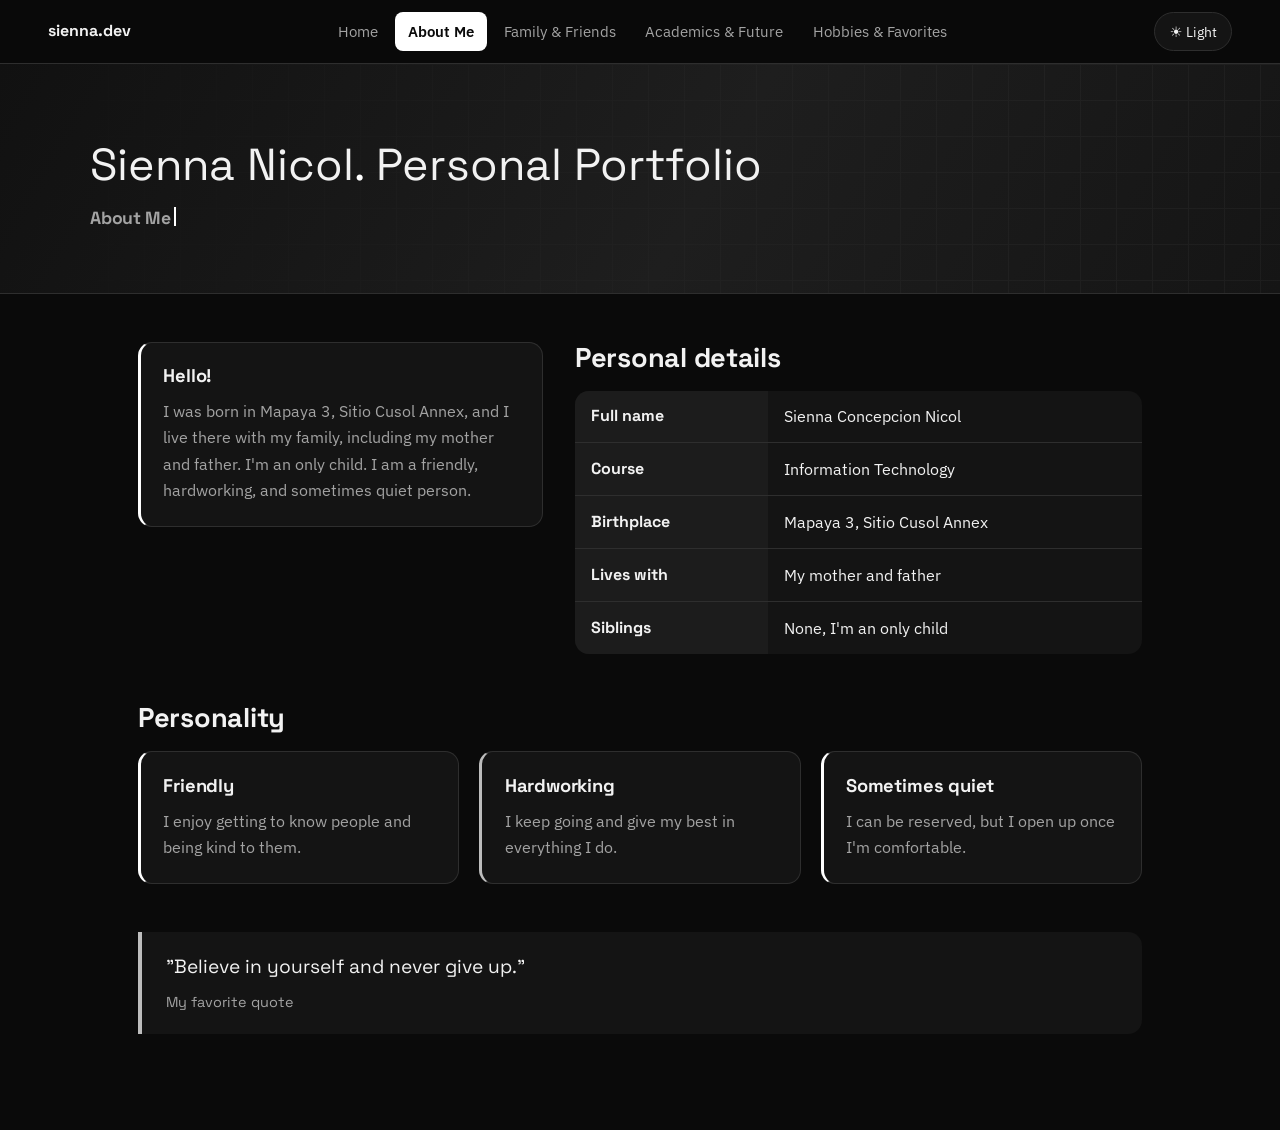
==== about.html @ 5f8a5b2f "Add files via upload" ====
<!DOCTYPE html>
<html lang="en">
<head>
<meta charset="UTF-8">
<meta name="viewport" content="width=device-width, initial-scale=1">
<title>About Me | Sienna Nicol Portfolio</title>
<link rel="preconnect" href="https://fonts.googleapis.com">
<link rel="preconnect" href="https://fonts.gstatic.com" crossorigin>
<link href="https://fonts.googleapis.com/css2?family=IBM+Plex+Sans:wght@400;600&family=Space+Grotesk:wght@500;700&display=swap" rel="stylesheet">
<link rel="stylesheet" href="styles.css">
<script>document.documentElement.classList.add("js");try{var t=localStorage.getItem("theme");if(t)document.documentElement.setAttribute("data-theme",t)}catch(e){}</script>
<script src="script.js" defer></script>
</head>
<body>
<nav class="nav" aria-label="Main navigation">
  <a class="brand" href="index.html">sienna.dev</a>
  <ul>
    <li><a href="index.html">Home</a></li>
    <li><a href="about.html" class="active" aria-current="page">About Me</a></li>
    <li><a href="family.html">Family &amp; Friends</a></li>
    <li><a href="academics.html">Academics &amp; Future</a></li>
    <li><a href="hobbies.html">Hobbies &amp; Favorites</a></li>
  </ul>
</nav>
<header class="banner">
  <div class="banner-inner">
    <p class="site-title">Sienna Nicol<span>.</span> Personal Portfolio</p>
    <h1 class="page-title">About Me</h1>
  </div>
</header>
<main>
<section class="split">
  <div class="card feature">
    <h3>Hello!</h3>
    <p>I was born in Mapaya 3, Sitio Cusol Annex, and I live there with my family, including my mother and father. I'm an only child. I am a friendly, hardworking, and sometimes quiet person.</p>
  </div>
  <div>
    <h2>Personal details</h2>
    <div class="table-wrap"><table><tbody>
      <tr><th>Full name</th><td>Sienna Concepcion Nicol</td></tr>
      <tr><th>Course</th><td>Information Technology</td></tr>
      <tr><th>Birthplace</th><td>Mapaya 3, Sitio Cusol Annex</td></tr>
      <tr><th>Lives with</th><td>My mother and father</td></tr>
      <tr><th>Siblings</th><td>None, I'm an only child</td></tr>
    </tbody></table></div>
  </div>
</section>
<section>
  <h2>Personality</h2>
  <div class="grid">
    <div class="card feature"><h3>Friendly</h3><p>I enjoy getting to know people and being kind to them.</p></div>
    <div class="card feature alt"><h3>Hardworking</h3><p>I keep going and give my best in everything I do.</p></div>
    <div class="card feature"><h3>Sometimes quiet</h3><p>I can be reserved, but I open up once I'm comfortable.</p></div>
  </div>
</section>
<section><blockquote>"Believe in yourself and never give up."<cite>My favorite quote</cite></blockquote></section>
</main>
</body>
</html>
---- styles.css ----
/* ---------- Tokens ---------- */
:root{
  --bg:#0a0a0a; --surface:#141414; --surface-2:#1c1c1c; --line:#2e2e2e;
  --text:#f2f2f2; --muted:#a3a3a3; --accent:#ffffff; --accent-2:#bdbdbd;
  --radius:14px; --nav-h:64px;
  --font-head:"Space Grotesk","Segoe UI",system-ui,sans-serif;
  --font-body:"IBM Plex Sans","Segoe UI",system-ui,sans-serif;
}
*,*::before,*::after{box-sizing:border-box}
html{scroll-behavior:smooth}
body{margin:0;background:var(--bg);color:var(--text);font-family:var(--font-body);line-height:1.65;padding-top:var(--nav-h)}
img,svg{max-width:100%}
a{color:var(--accent);text-decoration:none}
a:hover{text-decoration:underline}
:focus-visible{outline:2px solid var(--accent);outline-offset:3px;border-radius:6px}
h1,h2,h3{font-family:var(--font-head);line-height:1.2;margin:0 0 .6em;letter-spacing:-.01em}
h1{font-size:clamp(2rem,5vw,3.2rem)} h2{font-size:1.7rem} h3{font-size:1.15rem}
p{margin:0 0 1em;max-width:68ch}
.muted{color:var(--muted)}

/* ---------- Fixed navigation ---------- */
.nav{position:fixed;inset:0 0 auto 0;height:var(--nav-h);z-index:10;display:flex;align-items:center;justify-content:space-between;
  gap:1rem;padding:0 clamp(1rem,4vw,3rem);background:rgba(10,10,10,.92);backdrop-filter:blur(8px);border-bottom:1px solid var(--line)}
.brand{font-family:var(--font-head);font-weight:700;color:var(--text)}
.nav ul{display:flex;gap:.25rem;list-style:none;margin:0;padding:0;overflow-x:auto}
.nav li a{display:block;padding:.45rem .8rem;border-radius:8px;color:var(--muted);white-space:nowrap;font-size:.95rem;transition:background .2s,color .2s}
.nav li a:hover{background:var(--surface-2);color:var(--text);text-decoration:none}
.nav li a.active{color:var(--bg);background:var(--accent);font-weight:600}

/* ---------- Banner + title (every page) ---------- */
.banner{position:relative;overflow:hidden;border-bottom:1px solid var(--line);
  background:linear-gradient(120deg,#111 0%,#1e1e1e 55%,#151515 100%);padding:clamp(2rem,6vw,4rem) clamp(1rem,4vw,3rem)}
.banner::before{content:"";position:absolute;inset:0;opacity:.35;
  background-image:linear-gradient(var(--line) 1px,transparent 1px),linear-gradient(90deg,var(--line) 1px,transparent 1px);background-size:36px 36px;
  mask-image:linear-gradient(90deg,transparent,#000 80%)}
.banner-inner{position:relative;max-width:1100px;margin:0 auto}
.site-title{font-family:var(--font-head);font-size:clamp(1.8rem,4.5vw,2.8rem);margin:0}
.site-title span{color:var(--accent)}
.page-title{margin:.3rem 0 0;color:var(--muted);font-size:1.1rem}

/* ---------- Layout ---------- */
main{max-width:1100px;margin:0 auto;padding:clamp(1.5rem,4vw,3rem) clamp(1rem,4vw,3rem)}
section{margin-bottom:3rem}
.hero{display:grid;grid-template-columns:1.2fr 1fr;gap:2.5rem;align-items:center;animation:rise .8s ease both}
.split{display:grid;grid-template-columns:1fr 1.4fr;gap:2rem;align-items:start}
.grid{display:grid;gap:1.25rem;grid-template-columns:repeat(auto-fit,minmax(230px,1fr))}
.two-col{display:grid;gap:1.25rem;grid-template-columns:repeat(auto-fit,minmax(280px,1fr))}
@keyframes rise{from{opacity:0;transform:translateY(16px)}to{opacity:1;transform:none}}

/* ---------- Cards ---------- */
.card{background:var(--surface);border:1px solid var(--line);border-radius:var(--radius);padding:1.4rem;transition:transform .25s,border-color .25s,box-shadow .25s}
.card:hover{transform:translateY(-4px);border-color:var(--accent);box-shadow:0 10px 30px rgba(0,0,0,.35)}
.card p{margin-bottom:0;color:var(--muted)}
.feature{border-left:3px solid var(--accent)}
.feature.alt{border-left-color:var(--accent-2)}

/* ---------- Picture frames ---------- */
.pic{margin:0;background:var(--surface);border:1px solid var(--line);border-radius:var(--radius);overflow:hidden;transition:transform .25s,border-color .25s}
.pic:hover{transform:translateY(-4px);border-color:var(--accent)}
.pic img,.ph{display:block;width:95%;aspect-ratio:4/3;object-fit:cover}
.ph{display:grid;place-items:center;background:linear-gradient(135deg,#222,#111);color:var(--line)}
.ph svg{width:38%;fill:currentColor}
.pic figcaption{padding:.8rem 1rem;font-size:.9rem;color:var(--muted);border-top:1px solid var(--line)}
.pic.portrait .ph,.pic.portrait img{aspect-ratio:3/4}

/* ---------- Quote, tables, lists ---------- */
blockquote{margin:0;padding:1.2rem 1.5rem;border-left:4px solid var(--accent-2);background:var(--surface);border-radius:0 var(--radius) var(--radius) 0;font-size:1.2rem;font-family:var(--font-head)}
blockquote cite{display:block;margin-top:.5rem;font-size:.9rem;color:var(--muted);font-style:normal}
table{width:100%;border-collapse:collapse;background:var(--surface);border-radius:var(--radius);overflow:hidden}
th,td{padding:.8rem 1rem;text-align:left;border-bottom:1px solid var(--line)}
th{background:var(--surface-2);font-family:var(--font-head);width:34%}
tr:last-child td,tr:last-child th{border-bottom:0}
tbody tr{transition:background .2s} tbody tr:hover{background:var(--surface-2)}
.table-wrap{overflow-x:auto}
.tags{display:flex;flex-wrap:wrap;gap:.5rem;padding:0;list-style:none;margin:0}
.tags li{padding:.3rem .8rem;border:1px solid var(--line);border-radius:999px;background:var(--surface);font-size:.9rem;transition:border-color .2s,color .2s}
.tags li:hover{border-color:var(--accent);color:var(--accent)}
.timeline{list-style:none;margin:0;padding:0 0 0 1.2rem;border-left:2px solid var(--line)}
.timeline li{position:relative;padding:0 0 1.4rem 1rem}
.timeline li::before{content:"";position:absolute;left:-1.72rem;top:.5rem;width:12px;height:12px;border-radius:50%;background:var(--accent)}
.btn{display:inline-block;padding:.7rem 1.4rem;border-radius:10px;background:var(--accent);color:var(--bg);font-weight:600;transition:transform .2s,box-shadow .2s}
.btn:hover{transform:translateY(-2px);box-shadow:0 8px 20px rgba(255,255,255,.3);text-decoration:none}
.btn.ghost{background:transparent;color:var(--text);border:1px solid var(--line);margin-left:.5rem}
.btn.ghost:hover{border-color:var(--accent);box-shadow:none}
footer{border-top:1px solid var(--line);text-align:center;padding:1.5rem;color:var(--muted);font-size:.9rem}

/* ---------- Responsive ---------- */
@media(max-width:800px){
  .hero,.split{grid-template-columns:1fr}
  .nav{flex-direction:column;align-items:flex-start;justify-content:center;gap:0;padding-top:.2rem}
  :root{--nav-h:88px}
  .nav ul{width:100%}
}
@media(prefers-reduced-motion:reduce){*{animation:none!important;transition:none!important}html{scroll-behavior:auto}}

/* ---------- JS-powered animation ---------- */
.progress{position:fixed;top:0;left:0;height:3px;width:0;z-index:20;background:linear-gradient(90deg,var(--accent),var(--accent-2))}
.nav.scrolled{box-shadow:0 6px 24px rgba(0,0,0,.4)}
.typing::after{content:"";display:inline-block;width:2px;height:1.1em;margin-left:3px;vertical-align:-.15em;background:var(--accent);animation:blink .8s steps(1) infinite}
@keyframes blink{50%{opacity:0}}
.js .reveal{transition:opacity .7s ease var(--d,0s),transform .7s ease var(--d,0s),border-color .25s,box-shadow .25s}
.js .reveal:not(.in){opacity:0;transform:translateY(24px)}
.card,.pic{position:relative;--mx:50%;--my:50%}
.card::after,.pic::after{content:"";position:absolute;inset:0;border-radius:inherit;pointer-events:none;opacity:0;transition:opacity .3s;
  background:radial-gradient(220px circle at var(--mx) var(--my),rgba(255,255,255,.16),transparent 70%)}
.card:hover::after,.pic:hover::after{opacity:1}

/* ---------- Photo frames: put your image in the <img src="..."> ---------- */
.frame{position:relative}
.frame img{position:absolute;inset:0;width:100%;height:100%;object-fit:cover}
.pic.wide .ph{aspect-ratio:16/9}

/* ---------- Dark / light mode ---------- */
.theme-toggle{font:inherit;font-size:.9rem;cursor:pointer;white-space:nowrap;padding:.4rem .9rem;border-radius:999px;border:1px solid var(--line);background:var(--surface);color:var(--text);transition:border-color .2s,transform .2s}
.theme-toggle:hover{border-color:var(--accent);transform:translateY(-1px)}
.theme-anim *{transition:background-color .3s ease,color .3s ease,border-color .3s ease!important}
@media(max-width:800px){.theme-toggle{margin:.3rem 0}}

:root[data-theme="light"]{--bg:#fafafa;--surface:#ffffff;--surface-2:#f0f0f0;--line:#d9d9d9;--text:#111111;--muted:#555555;--accent:#111111;--accent-2:#666666}
[data-theme="light"] .nav{background:rgba(250,250,250,.92)}
[data-theme="light"] .nav.scrolled{box-shadow:0 6px 24px rgba(0,0,0,.1)}
[data-theme="light"] .banner{background:linear-gradient(120deg,#f4f4f4 0%,#e8e8e8 55%,#f1f1f1 100%)}
[data-theme="light"] .ph{background:linear-gradient(135deg,#e6e6e6,#d2d2d2);color:#b5b5b5}
[data-theme="light"] .card:hover{box-shadow:0 10px 30px rgba(0,0,0,.12)}
[data-theme="light"] .btn:hover{box-shadow:0 8px 20px rgba(0,0,0,.2)}
[data-theme="light"] .card::after,[data-theme="light"] .pic::after{background:radial-gradient(220px circle at var(--mx) var(--my),rgba(0,0,0,.07),transparent 70%)}

/* ---------- Bigger Home hero ---------- */
.hero-lg{min-height:65vh;grid-template-columns:1.1fr 1fr;gap:3rem}
.hero-lg h2{font-size:clamp(2.4rem,5.5vw,4rem);margin-bottom:.5em}
.hero-lg p{font-size:clamp(1.15rem,2vw,1.4rem);line-height:1.7;color:var(--muted);max-width:36ch}
.hero-lg .btn{padding:.95rem 1.9rem;font-size:1.1rem;margin-top:.5rem}
.hero-lg .btn.ghost{margin-left:.6rem}
.hero-lg .pic{width:100%;max-width:460px;justify-self:center}
.hero-lg .pic figcaption{font-size:1rem}
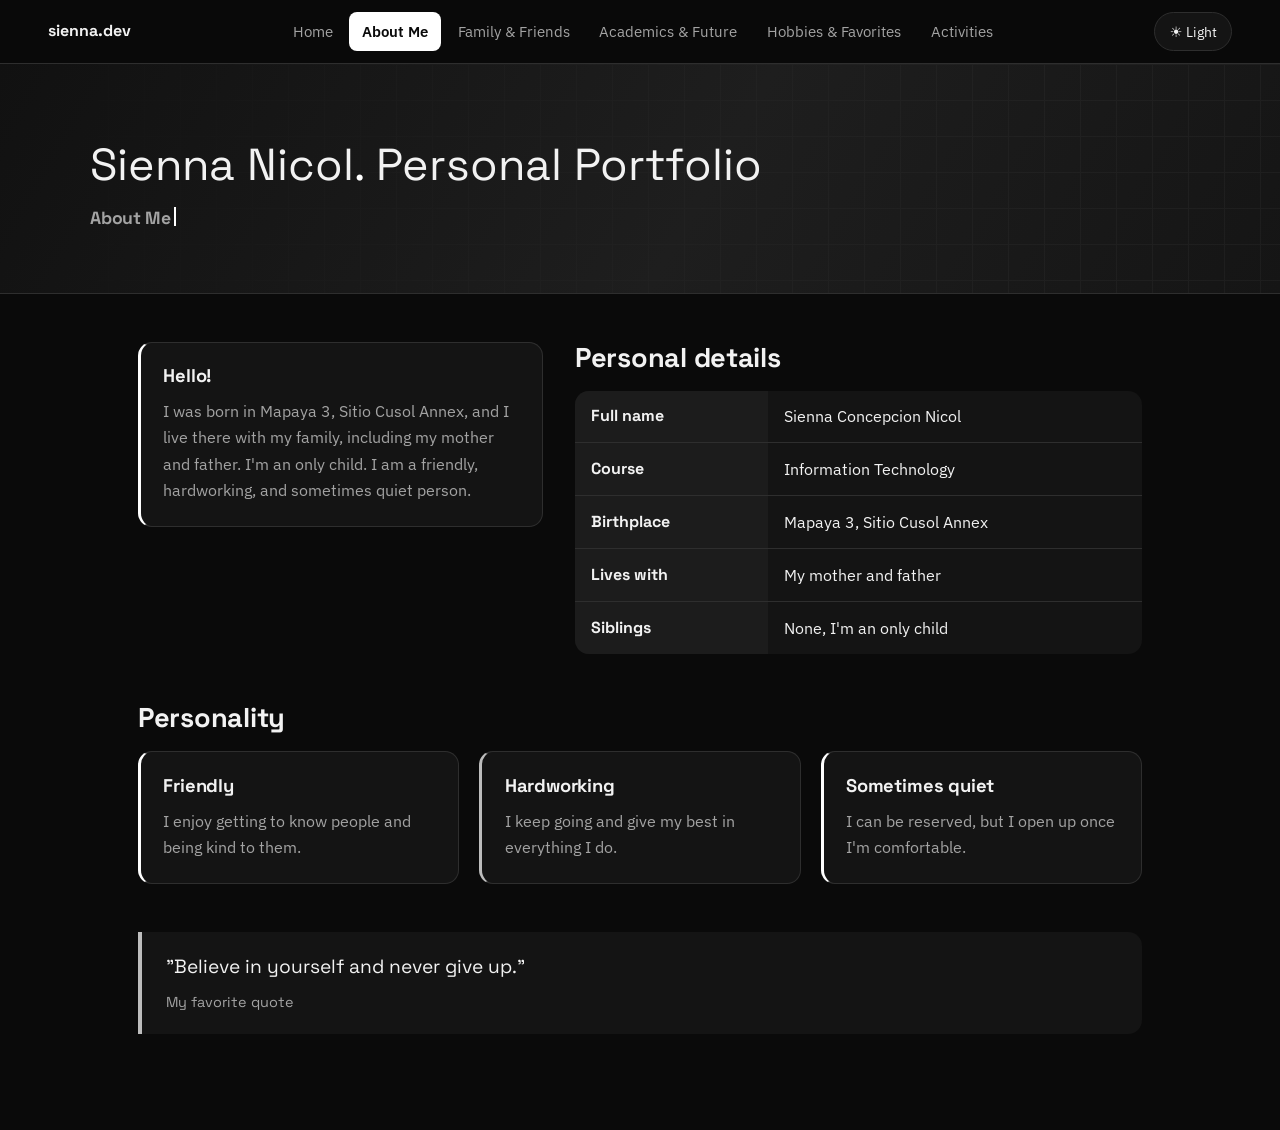
==== commit 7190a18a: "Update about.html" ====
--- a/about.html
+++ b/about.html
@@ -20,6 +20,7 @@
     <li><a href="family.html">Family &amp; Friends</a></li>
     <li><a href="academics.html">Academics &amp; Future</a></li>
     <li><a href="hobbies.html">Hobbies &amp; Favorites</a></li>
+    <li><a href="activities.html">Activities</a></li>
   </ul>
 </nav>
 <header class="banner">
@@ -56,4 +57,4 @@
 <section><blockquote>"Believe in yourself and never give up."<cite>My favorite quote</cite></blockquote></section>
 </main>
 </body>
-</html>+</html>
--- a/styles.css
+++ b/styles.css
@@ -132,4 +132,22 @@
 .hero-lg .btn{padding:.95rem 1.9rem;font-size:1.1rem;margin-top:.5rem}
 .hero-lg .btn.ghost{margin-left:.6rem}
 .hero-lg .pic{width:100%;max-width:460px;justify-self:center}
-.hero-lg .pic figcaption{font-size:1rem}+.hero-lg .pic figcaption{font-size:1rem}
+
+table thead th{width:auto}
+
+/* ---------- Activity container (drop box) ---------- */
+.dropzone{display:flex;flex-direction:column;align-items:center;gap:.4rem;text-align:center;padding:2.8rem 1.5rem;margin:1.2rem 0 .8rem;border:2px dashed var(--line);border-radius:var(--radius);background:var(--surface);cursor:pointer;transition:border-color .2s,background .2s,transform .2s}
+.dropzone:hover,.dropzone.drag{border-color:var(--accent);background:var(--surface-2)}
+.dropzone.drag{transform:scale(1.01)}
+.dropzone strong{font-family:var(--font-head);font-size:1.3rem}
+.act-img{display:block;width:100%;aspect-ratio:4/3;object-fit:cover;border-radius:10px;margin-bottom:.9rem}
+.file-badge{display:grid;place-items:center;aspect-ratio:4/3;margin-bottom:.9rem;border-radius:10px;border:1px solid var(--line);background:var(--surface-2);font-family:var(--font-head);font-weight:700;font-size:1.7rem;letter-spacing:.06em}
+.card p.act-meta{font-size:.9rem;margin-bottom:.6rem}
+.btn.small{padding:.5rem 1rem;font-size:.9rem}
+.act-actions{display:flex;flex-wrap:wrap;gap:.5rem;margin-top:.9rem}
+.act-actions .btn,.act-actions .btn.small{margin:0}
+button.btn{font:inherit;font-weight:600;cursor:pointer;border:0}
+.btn.ghost.small{font-size:.9rem}
+.note{font-size:.9rem;margin-top:1rem}
+.drive-frame{width:100%;height:560px;border:1px solid var(--line);border-radius:var(--radius);background:var(--surface)}
